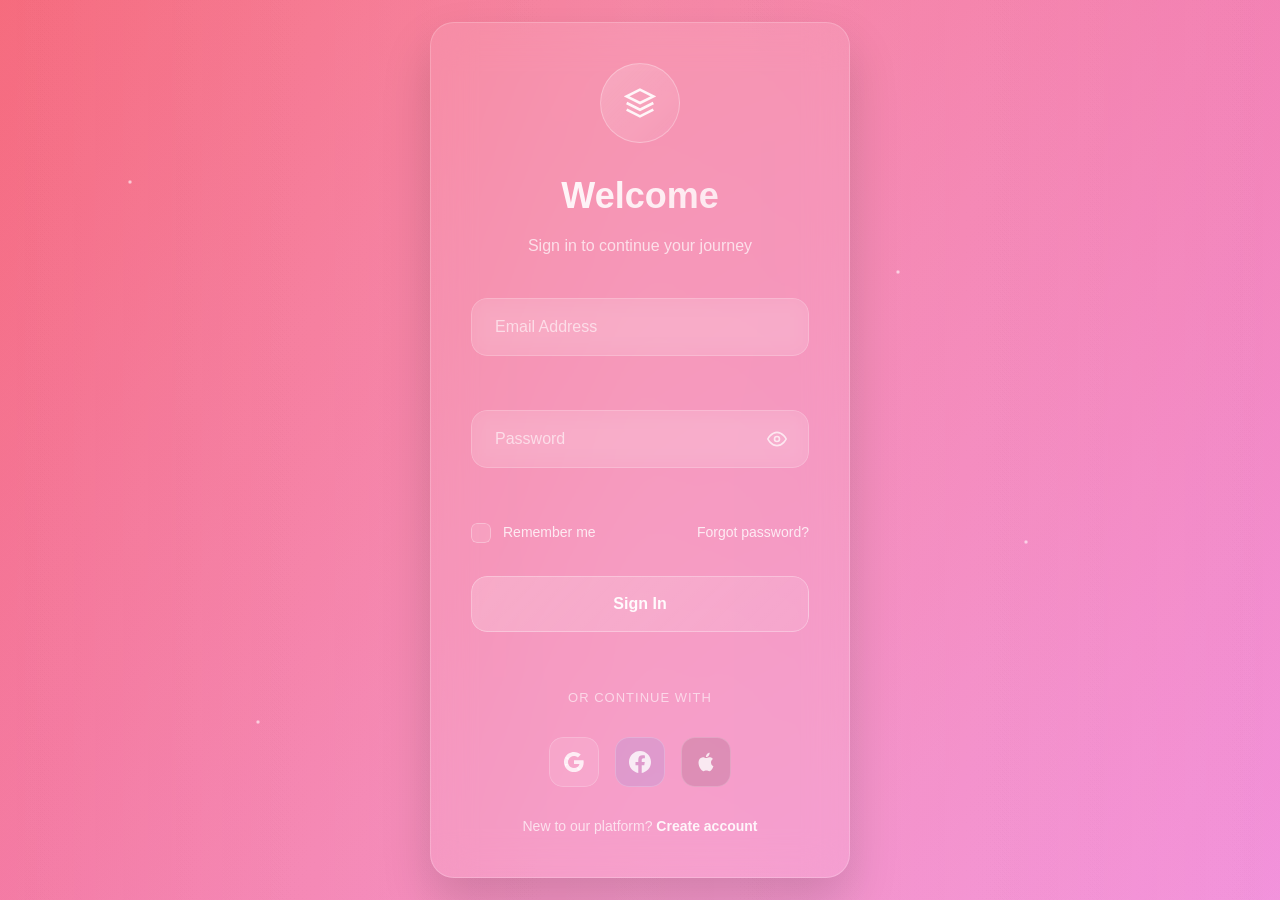
==== login/index.html @ 0d497432 "Add files via upload" ====
<!DOCTYPE html>
<html lang="en">
<head>
    <meta charset="UTF-8">
    <meta name="viewport" content="width=device-width, initial-scale=1.0">
    <title>Gradient Wave Login Form</title>
    <meta name="description" content="Animated gradient login form with card-tilt parallax, ripple effects and drifting particles.">
    <meta name="author" content="Aigars Silkalns / Colorlib">
    <link rel="canonical" href="https://puikinsh.github.io/login-forms/forms/gradient-wave/">
    <link rel="icon" type="image/svg+xml" href="data:image/svg+xml,<svg xmlns='http://www.w3.org/2000/svg' viewBox='0 0 100 100'><circle cx='50' cy='50' r='48' fill='%236366f1'/><text x='50' y='68' font-size='60' text-anchor='middle' fill='white' font-family='system-ui,sans-serif'>L</text></svg>">
    <meta property="og:type" content="website">
    <meta property="og:title" content="Gradient Wave Login Form">
    <meta property="og:description" content="Animated gradient login form with card-tilt parallax, ripple effects and drifting particles.">
    <meta property="og:url" content="https://puikinsh.github.io/login-forms/forms/gradient-wave/">
    <meta property="og:image" content="https://puikinsh.github.io/login-forms/assets/screenshots/gradient-wave.png">
    <meta name="twitter:card" content="summary_large_image">
    <meta name="twitter:title" content="Gradient Wave Login Form">
    <meta name="twitter:description" content="Animated gradient login form with card-tilt parallax, ripple effects and drifting particles.">
    <meta name="twitter:image" content="https://puikinsh.github.io/login-forms/assets/screenshots/gradient-wave.png">
    <link rel="stylesheet" href="style.css">
</head>
<body>
    <div class="wave-container">
        <div class="wave wave-1"></div>
        <div class="wave wave-2"></div>
        <div class="wave wave-3"></div>
        <div class="wave wave-4"></div>
    </div>

    <div class="gradient-particles">
        <div class="particle"></div>
        <div class="particle"></div>
        <div class="particle"></div>
        <div class="particle"></div>
        <div class="particle"></div>
        <div class="particle"></div>
    </div>

    <div class="login-container">
        <div class="login-card">
            <div class="card-glow"></div>
            <div class="login-header">
                <div class="gradient-icon">
                    <div class="icon-wave"></div>
                    <svg viewBox="0 0 24 24" fill="none" stroke="currentColor" stroke-width="2">
                        <path d="M12 2L2 7l10 5 10-5-10-5z"/>
                        <path d="M2 17l10 5 10-5"/>
                        <path d="M2 12l10 5 10-5"/>
                    </svg>
                </div>
                <h2>Welcome</h2>
                <p>Sign in to continue your journey</p>
            </div>
            
            <form class="login-form" id="loginForm" novalidate>
                <div class="form-group">
                    <div class="input-container">
                        <div class="input-bg"></div>
                        <input type="email" id="email" name="email" required autocomplete="email" placeholder=" ">
                        <label for="email">Email Address</label>
                        <div class="input-wave"></div>
                    </div>
                    <span class="error-message" id="emailError"></span>
                </div>

                <div class="form-group">
                    <div class="input-container password-container">
                        <div class="input-bg"></div>
                        <input type="password" id="password" name="password" required autocomplete="current-password" placeholder=" ">
                        <label for="password">Password</label>
                        <button type="button" class="password-toggle" id="passwordToggle" aria-label="Toggle password visibility">
                            <div class="toggle-bg"></div>
                            <div class="toggle-icon">
                                <svg class="eye-open" viewBox="0 0 24 24" fill="none" stroke="currentColor" stroke-width="2">
                                    <path d="M1 12s4-8 11-8 11 8 11 8-4 8-11 8-11-8-11-8z"/>
                                    <circle cx="12" cy="12" r="3"/>
                                </svg>
                                <svg class="eye-closed" viewBox="0 0 24 24" fill="none" stroke="currentColor" stroke-width="2">
                                    <path d="M17.94 17.94A10.07 10.07 0 0 1 12 20c-7 0-11-8-11-8a18.45 18.45 0 0 1 5.06-5.94M9.9 4.24A9.12 9.12 0 0 1 12 4c7 0 11 8 11 8a18.5 18.5 0 0 1-2.16 3.19m-6.72-1.07a3 3 0 1 1-4.24-4.24"/>
                                    <line x1="1" y1="1" x2="23" y2="23"/>
                                </svg>
                            </div>
                        </button>
                        <div class="input-wave"></div>
                    </div>
                    <span class="error-message" id="passwordError"></span>
                </div>

                <div class="form-options">
                    <div class="checkbox-container">
                        <input type="checkbox" id="remember" name="remember">
                        <label for="remember" class="checkbox-label">
                            <div class="gradient-checkbox">
                                <div class="checkbox-bg"></div>
                                <svg viewBox="0 0 24 24" fill="none" stroke="currentColor" stroke-width="3">
                                    <polyline points="20 6 9 17 4 12"/>
                                </svg>
                            </div>
                            Remember me
                        </label>
                    </div>
                    <a href="#" class="forgot-link">Forgot password?</a>
                </div>

                <button type="submit" class="gradient-button">
                    <div class="button-bg"></div>
                    <div class="button-content">
                        <span class="btn-text">Sign In</span>
                        <div class="btn-loader">
                            <div class="loader-wave"></div>
                            <div class="loader-wave"></div>
                            <div class="loader-wave"></div>
                        </div>
                    </div>
                    <div class="button-ripple"></div>
                </button>
            </form>

            <div class="divider">
                <div class="divider-line">
                    <div class="line-gradient"></div>
                </div>
                <span>or continue with</span>
                <div class="divider-line">
                    <div class="line-gradient"></div>
                </div>
            </div>

            <div class="social-login">
                <button type="button" class="social-btn">
                    <div class="social-bg google-bg"></div>
                    <svg viewBox="0 0 24 24" fill="currentColor">
                        <path d="M22.56 12.25c0-.78-.07-1.53-.2-2.25H12v4.26h5.92c-.26 1.37-1.04 2.53-2.21 3.31v2.77h3.57c2.08-1.92 3.28-4.74 3.28-8.09z"/>
                        <path d="M12 23c2.97 0 5.46-.98 7.28-2.66l-3.57-2.77c-.98.66-2.23 1.06-3.71 1.06-2.86 0-5.29-1.93-6.16-4.53H2.18v2.84C3.99 20.53 7.7 23 12 23z"/>
                        <path d="M5.84 14.09c-.22-.66-.35-1.36-.35-2.09s.13-1.43.35-2.09V7.07H2.18C1.43 8.55 1 10.22 1 12s.43 3.45 1.18 4.93l2.85-2.22.81-.62z"/>
                        <path d="M12 5.38c1.62 0 3.06.56 4.21 1.64l3.15-3.15C17.45 2.09 14.97 1 12 1 7.7 1 3.99 3.47 2.18 7.07l3.66 2.84c.87-2.6 3.3-4.53 6.16-4.53z"/>
                    </svg>
                </button>
                <button type="button" class="social-btn">
                    <div class="social-bg facebook-bg"></div>
                    <svg viewBox="0 0 24 24" fill="currentColor">
                        <path d="M24 12.073c0-6.627-5.373-12-12-12s-12 5.373-12 12c0 5.99 4.388 10.954 10.125 11.854v-8.385H7.078v-3.47h3.047V9.43c0-3.007 1.792-4.669 4.533-4.669 1.312 0 2.686.235 2.686.235v2.953H15.83c-1.491 0-1.956.925-1.956 1.874v2.25h3.328l-.532 3.47h-2.796v8.385C19.612 23.027 24 18.062 24 12.073z"/>
                    </svg>
                </button>
                <button type="button" class="social-btn">
                    <div class="social-bg apple-bg"></div>
                    <svg viewBox="0 0 24 24" fill="currentColor">
                        <path d="M18.71 19.5c-.83 1.24-1.71 2.45-3.05 2.47-1.34.03-1.77-.79-3.29-.79-1.53 0-2 .77-3.27.82-1.31.05-2.3-1.32-3.14-2.53C4.25 17 2.94 12.45 4.7 9.39c.87-1.52 2.43-2.48 4.12-2.51 1.28-.02 2.5.87 3.29.87.78 0 2.26-1.07 3.81-.91.65.03 2.47.26 3.64 1.98-.09.06-2.17 1.28-2.15 3.81.03 3.02 2.65 4.03 2.68 4.04-.03.07-.42 1.44-1.38 2.83M13 3.5c.73-.83 1.94-1.46 2.94-1.5.13 1.17-.34 2.35-1.04 3.19-.69.85-1.83 1.51-2.95 1.42-.15-1.15.41-2.35 1.05-3.11z"/>
                    </svg>
                </button>
            </div>

            <div class="signup-link">
                <p>New to our platform? <a href="#">Create account</a></p>
            </div>

            <div class="success-message" id="successMessage">
                <div class="success-wave"></div>
                <div class="success-content">
                    <div class="success-icon">
                        <svg viewBox="0 0 24 24" fill="none" stroke="currentColor" stroke-width="2">
                            <polyline points="20 6 9 17 4 12"/>
                        </svg>
                    </div>
                    <h3>Welcome back!</h3>
                    <p>Redirecting to your dashboard...</p>
                </div>
            </div>
        </div>
    </div>

    <script src="../../shared/js/form-utils.js"></script>
    <script src="script.js"></script>
</body>
</html>
---- login/style.css ----
/* Gradient Wave Login Form - Complete & Self-Contained */

* {
    margin: 0;
    padding: 0;
    box-sizing: border-box;
}

body {
    font-family: -apple-system, BlinkMacSystemFont, 'Segoe UI', Roboto, sans-serif;
    background: linear-gradient(-45deg, #667eea, #764ba2, #f093fb, #f5576c);
    background-size: 400% 400%;
    animation: gradientFlow 15s ease infinite;
    min-height: 100vh;
    display: flex;
    align-items: center;
    justify-content: center;
    padding: 20px;
    line-height: 1.6;
    overflow: hidden;
    position: relative;
}

@keyframes gradientFlow {
    0% { background-position: 0% 50%; }
    50% { background-position: 100% 50%; }
    100% { background-position: 0% 50%; }
}

/* Animated Wave Background */
.wave-container {
    position: fixed;
    top: 0;
    left: 0;
    width: 100%;
    height: 100%;
    z-index: 1;
    pointer-events: none;
}

.wave {
    position: absolute;
    top: 0;
    left: -50%;
    width: 200%;
    height: 100%;
    background: linear-gradient(90deg, transparent, rgba(255,255,255,0.1), transparent);
    transform-origin: center;
}

.wave-1 {
    animation: waveMove 20s linear infinite;
    animation-delay: 0s;
}

.wave-2 {
    animation: waveMove 25s linear infinite reverse;
    animation-delay: -5s;
    background: linear-gradient(90deg, transparent, rgba(255,255,255,0.05), transparent);
}

.wave-3 {
    animation: waveMove 30s linear infinite;
    animation-delay: -10s;
    background: linear-gradient(90deg, transparent, rgba(255,255,255,0.08), transparent);
}

.wave-4 {
    animation: waveMove 35s linear infinite reverse;
    animation-delay: -15s;
    background: linear-gradient(90deg, transparent, rgba(255,255,255,0.03), transparent);
}

@keyframes waveMove {
    0% { transform: translateX(-50%) skewX(-5deg); }
    100% { transform: translateX(50%) skewX(-5deg); }
}

/* Gradient Particles */
.gradient-particles {
    position: fixed;
    top: 0;
    left: 0;
    width: 100%;
    height: 100%;
    z-index: 2;
    pointer-events: none;
}

.particle {
    position: absolute;
    width: 4px;
    height: 4px;
    background: radial-gradient(circle, rgba(255,255,255,0.8), transparent);
    border-radius: 50%;
    animation: particleFloat 15s linear infinite;
}

.particle:nth-child(1) { top: 20%; left: 10%; animation-delay: 0s; }
.particle:nth-child(2) { top: 60%; left: 80%; animation-delay: -3s; }
.particle:nth-child(3) { top: 80%; left: 20%; animation-delay: -6s; }
.particle:nth-child(4) { top: 30%; left: 70%; animation-delay: -9s; }
.particle:nth-child(5) { top: 10%; left: 60%; animation-delay: -12s; }
.particle:nth-child(6) { top: 70%; left: 40%; animation-delay: -15s; }

@keyframes particleFloat {
    0%, 100% { transform: translateY(0) translateX(0) scale(1); opacity: 0; }
    10%, 90% { opacity: 1; }
    50% { transform: translateY(-100px) translateX(50px) scale(1.5); }
}

.login-container {
    width: 100%;
    max-width: 420px;
    position: relative;
    z-index: 10;
}

.login-card {
    background: rgba(255, 255, 255, 0.1);
    backdrop-filter: blur(20px);
    -webkit-backdrop-filter: blur(20px);
    border: 1px solid rgba(255, 255, 255, 0.2);
    border-radius: 24px;
    padding: 40px;
    position: relative;
    overflow: hidden;
    box-shadow: 0 25px 50px rgba(0, 0, 0, 0.15);
    transition: all 0.3s ease;
}

.login-card:hover {
    transform: translateY(-5px);
    box-shadow: 0 35px 70px rgba(0, 0, 0, 0.2);
}

.card-glow {
    position: absolute;
    top: -2px;
    left: -2px;
    right: -2px;
    bottom: -2px;
    background: linear-gradient(45deg, #667eea, #764ba2, #f093fb, #f5576c);
    background-size: 400% 400%;
    animation: gradientFlow 8s ease infinite;
    border-radius: 24px;
    z-index: -1;
    opacity: 0;
    transition: opacity 0.3s ease;
}

.login-card:hover .card-glow {
    opacity: 1;
}

.login-header {
    text-align: center;
    margin-bottom: 40px;
}

.gradient-icon {
    width: 80px;
    height: 80px;
    margin: 0 auto 24px;
    background: linear-gradient(135deg, rgba(255,255,255,0.2), rgba(255,255,255,0.05));
    border-radius: 50%;
    display: flex;
    align-items: center;
    justify-content: center;
    position: relative;
    overflow: hidden;
    border: 1px solid rgba(255,255,255,0.3);
}

.icon-wave {
    position: absolute;
    top: 0;
    left: -100%;
    width: 100%;
    height: 100%;
    background: linear-gradient(90deg, transparent, rgba(255,255,255,0.3), transparent);
    animation: iconWaveMove 3s ease-in-out infinite;
}

@keyframes iconWaveMove {
    0% { left: -100%; }
    100% { left: 100%; }
}

.gradient-icon svg {
    width: 32px;
    height: 32px;
    color: rgba(255,255,255,0.9);
    z-index: 1;
}

.login-header h2 {
    color: rgba(255,255,255,0.95);
    font-size: 2.25rem;
    font-weight: 700;
    margin-bottom: 8px;
    background: linear-gradient(135deg, #ffffff, rgba(255,255,255,0.7));
    -webkit-background-clip: text;
    background-clip: text;
    -webkit-text-fill-color: transparent;
}

.login-header p {
    color: rgba(255,255,255,0.7);
    font-size: 16px;
    font-weight: 400;
}

/* Gradient Form Styles */
.form-group {
    margin-bottom: 28px;
    position: relative;
}

.input-container {
    position: relative;
    overflow: hidden;
    border-radius: 16px;
}

.input-bg {
    position: absolute;
    top: 0;
    left: 0;
    right: 0;
    bottom: 0;
    background: rgba(255,255,255,0.1);
    -webkit-backdrop-filter: blur(10px);
    backdrop-filter: blur(10px);
    border: 1px solid rgba(255,255,255,0.2);
    border-radius: 16px;
    transition: all 0.3s ease;
}

.input-container:focus-within .input-bg {
    background: rgba(255,255,255,0.15);
    border-color: rgba(255,255,255,0.4);
    box-shadow: 0 8px 25px rgba(0,0,0,0.1);
}

.input-container input {
    width: 100%;
    background: transparent;
    border: none;
    padding: 20px 24px;
    color: rgba(255,255,255,0.95);
    font-size: 16px;
    font-weight: 500;
    outline: none;
    position: relative;
    z-index: 2;
}

.input-container input::placeholder {
    color: transparent;
}

.input-container input:-webkit-autofill,
.input-container input:-webkit-autofill:hover,
.input-container input:-webkit-autofill:focus {
    -webkit-box-shadow: 0 0 0 30px rgba(255,255,255,0.1) inset;
    -webkit-text-fill-color: rgba(255,255,255,0.95);
}

.input-container label {
    position: absolute;
    left: 24px;
    top: 50%;
    transform: translateY(-50%);
    color: rgba(255,255,255,0.6);
    font-size: 16px;
    font-weight: 400;
    pointer-events: none;
    transition: all 0.3s ease;
    z-index: 3;
}

.input-container input:focus + label,
.input-container input:not(:placeholder-shown) + label {
    top: 12px;
    font-size: 12px;
    color: rgba(255,255,255,0.8);
    transform: translateY(0);
}

.input-wave {
    position: absolute;
    bottom: 0;
    left: -100%;
    width: 100%;
    height: 2px;
    background: linear-gradient(90deg, transparent, rgba(255,255,255,0.8), transparent);
    transition: all 0.3s ease;
    z-index: 4;
}

.input-container:focus-within .input-wave {
    left: 100%;
    animation: inputWaveFlow 1s ease-in-out;
}

@keyframes inputWaveFlow {
    0% { left: -100%; }
    100% { left: 100%; }
}

/* Password Toggle */
.password-container {
    padding-right: 60px;
}

.password-toggle {
    position: absolute;
    right: 12px;
    top: 50%;
    transform: translateY(-50%);
    background: transparent;
    border: none;
    width: 40px;
    height: 40px;
    border-radius: 12px;
    cursor: pointer;
    display: flex;
    align-items: center;
    justify-content: center;
    z-index: 5;
    overflow: hidden;
    transition: all 0.3s ease;
}

.toggle-bg {
    position: absolute;
    top: 0;
    left: 0;
    right: 0;
    bottom: 0;
    background: rgba(255,255,255,0.1);
    border-radius: 12px;
    opacity: 0;
    transition: all 0.3s ease;
}

.password-toggle:hover .toggle-bg {
    opacity: 1;
}

.toggle-icon {
    position: relative;
    z-index: 1;
    width: 20px;
    height: 20px;
    color: rgba(255,255,255,0.7);
}

.toggle-icon svg {
    width: 100%;
    height: 100%;
    position: absolute;
    top: 0;
    left: 0;
    transition: all 0.3s ease;
}

.eye-closed {
    opacity: 0;
    transform: scale(0.8);
}

.password-toggle.show-password .eye-open {
    opacity: 0;
    transform: scale(0.8);
}

.password-toggle.show-password .eye-closed {
    opacity: 1;
    transform: scale(1);
}

/* Form Options */
.form-options {
    display: flex;
    justify-content: space-between;
    align-items: center;
    margin-bottom: 32px;
    flex-wrap: wrap;
    gap: 16px;
}

.checkbox-container {
    display: flex;
    align-items: center;
    cursor: pointer;
}

.checkbox-container input[type="checkbox"] {
    display: none;
}

.checkbox-label {
    display: flex;
    align-items: center;
    gap: 12px;
    cursor: pointer;
    user-select: none;
    color: rgba(255,255,255,0.8);
    font-size: 14px;
    font-weight: 500;
}

.gradient-checkbox {
    width: 20px;
    height: 20px;
    border-radius: 6px;
    position: relative;
    overflow: hidden;
}

.checkbox-bg {
    position: absolute;
    top: 0;
    left: 0;
    right: 0;
    bottom: 0;
    background: rgba(255,255,255,0.1);
    border: 1px solid rgba(255,255,255,0.3);
    border-radius: 6px;
    transition: all 0.3s ease;
}

.checkbox-container input[type="checkbox"]:checked + .checkbox-label .checkbox-bg {
    background: linear-gradient(135deg, #667eea, #764ba2);
    border-color: rgba(255,255,255,0.5);
}

.gradient-checkbox svg {
    position: absolute;
    top: 50%;
    left: 50%;
    transform: translate(-50%, -50%) scale(0);
    width: 12px;
    height: 12px;
    color: white;
    transition: all 0.3s ease;
    z-index: 1;
}

.checkbox-container input[type="checkbox"]:checked + .checkbox-label svg {
    transform: translate(-50%, -50%) scale(1);
}

.forgot-link {
    color: rgba(255,255,255,0.8);
    text-decoration: none;
    font-size: 14px;
    font-weight: 500;
    transition: all 0.3s ease;
    position: relative;
}

.forgot-link::after {
    content: '';
    position: absolute;
    bottom: -2px;
    left: 0;
    width: 0;
    height: 1px;
    background: rgba(255,255,255,0.8);
    transition: width 0.3s ease;
}

.forgot-link:hover::after {
    width: 100%;
}

.forgot-link:hover {
    color: rgba(255,255,255,1);
}

/* Gradient Button */
.gradient-button {
    width: 100%;
    background: transparent;
    border: none;
    border-radius: 16px;
    padding: 0;
    cursor: pointer;
    position: relative;
    margin-bottom: 28px;
    overflow: hidden;
    height: 56px;
}

.button-bg {
    position: absolute;
    top: 0;
    left: 0;
    right: 0;
    bottom: 0;
    background: linear-gradient(135deg, rgba(255,255,255,0.2), rgba(255,255,255,0.1));
    border: 1px solid rgba(255,255,255,0.3);
    border-radius: 16px;
    transition: all 0.3s ease;
}

.gradient-button:hover .button-bg {
    background: linear-gradient(135deg, rgba(255,255,255,0.3), rgba(255,255,255,0.15));
    border-color: rgba(255,255,255,0.5);
    box-shadow: 0 8px 25px rgba(0,0,0,0.15);
}

.button-content {
    position: relative;
    z-index: 2;
    display: flex;
    align-items: center;
    justify-content: center;
    height: 100%;
    color: rgba(255,255,255,0.95);
    font-size: 16px;
    font-weight: 600;
}

.btn-loader {
    position: absolute;
    display: flex;
    gap: 4px;
    opacity: 0;
    transition: opacity 0.3s ease;
}

.loader-wave {
    width: 4px;
    height: 16px;
    background: rgba(255,255,255,0.8);
    border-radius: 2px;
    animation: loaderWave 1.2s ease-in-out infinite;
}

.loader-wave:nth-child(2) { animation-delay: 0.1s; }
.loader-wave:nth-child(3) { animation-delay: 0.2s; }

@keyframes loaderWave {
    0%, 80%, 100% { transform: scaleY(0.5); opacity: 0.5; }
    40% { transform: scaleY(1); opacity: 1; }
}

.gradient-button.loading .btn-text {
    opacity: 0;
}

.gradient-button.loading .btn-loader {
    opacity: 1;
}

.button-ripple {
    position: absolute;
    top: 0;
    left: 0;
    right: 0;
    bottom: 0;
    border-radius: 16px;
    overflow: hidden;
    pointer-events: none;
}

/* Divider */
.divider {
    display: flex;
    align-items: center;
    margin: 28px 0;
    gap: 16px;
}

.divider-line {
    flex: 1;
    height: 1px;
    position: relative;
    overflow: hidden;
}

.line-gradient {
    position: absolute;
    top: 0;
    left: -100%;
    width: 100%;
    height: 100%;
    background: linear-gradient(90deg, transparent, rgba(255,255,255,0.3), transparent);
    animation: lineFlow 3s ease-in-out infinite;
}

@keyframes lineFlow {
    0%, 100% { left: -100%; }
    50% { left: 100%; }
}

.divider span {
    color: rgba(255,255,255,0.6);
    font-size: 13px;
    font-weight: 500;
    text-transform: uppercase;
    letter-spacing: 1px;
}

/* Social Login */
.social-login {
    display: flex;
    justify-content: center;
    gap: 16px;
    margin-bottom: 28px;
}

.social-btn {
    width: 50px;
    height: 50px;
    background: transparent;
    border: none;
    border-radius: 14px;
    cursor: pointer;
    display: flex;
    align-items: center;
    justify-content: center;
    position: relative;
    overflow: hidden;
    transition: all 0.3s ease;
}

.social-bg {
    position: absolute;
    top: 0;
    left: 0;
    right: 0;
    bottom: 0;
    border: 1px solid rgba(255,255,255,0.2);
    border-radius: 14px;
    transition: all 0.3s ease;
}

.google-bg {
    background: rgba(255,255,255,0.1);
}

.facebook-bg {
    background: rgba(24, 119, 242, 0.1);
}

.apple-bg {
    background: rgba(0,0,0,0.1);
}

.social-btn:hover .social-bg {
    background: rgba(255,255,255,0.2);
    border-color: rgba(255,255,255,0.4);
    transform: scale(1.05);
}

.social-btn svg {
    width: 22px;
    height: 22px;
    color: rgba(255,255,255,0.8);
    z-index: 1;
    transition: all 0.3s ease;
}

.social-btn:hover svg {
    color: rgba(255,255,255,1);
}

/* Signup Link */
.signup-link {
    text-align: center;
}

.signup-link p {
    color: rgba(255,255,255,0.7);
    font-size: 14px;
}

.signup-link a {
    color: rgba(255,255,255,0.9);
    text-decoration: none;
    font-weight: 600;
    transition: all 0.3s ease;
    position: relative;
}

.signup-link a::after {
    content: '';
    position: absolute;
    bottom: -2px;
    left: 0;
    width: 0;
    height: 1px;
    background: rgba(255,255,255,0.9);
    transition: width 0.3s ease;
}

.signup-link a:hover::after {
    width: 100%;
}

/* Error States */
.error-message {
    color: #ff6b6b;
    font-size: 12px;
    font-weight: 500;
    margin-top: 8px;
    margin-left: 8px;
    opacity: 0;
    transform: translateY(-10px);
    transition: all 0.3s ease;
    background: rgba(255, 107, 107, 0.1);
    padding: 4px 8px;
    border-radius: 6px;
    -webkit-backdrop-filter: blur(10px);
    backdrop-filter: blur(10px);
}

.error-message.show {
    opacity: 1;
    transform: translateY(0);
}

.form-group.error .input-bg {
    background: rgba(255, 107, 107, 0.1);
    border-color: rgba(255, 107, 107, 0.4);
}

/* Success Message */
.success-message {
    display: none;
    text-align: center;
    padding: 40px 20px;
    opacity: 0;
    transform: translateY(20px);
    transition: all 0.5s ease;
    position: relative;
    overflow: hidden;
}

.success-message.show {
    display: block;
    opacity: 1;
    transform: translateY(0);
}

.success-wave {
    position: absolute;
    top: 0;
    left: -100%;
    width: 100%;
    height: 100%;
    background: linear-gradient(90deg, transparent, rgba(255,255,255,0.1), transparent);
    animation: successWaveMove 2s ease-in-out;
}

@keyframes successWaveMove {
    0% { left: -100%; }
    100% { left: 100%; }
}

.success-content {
    position: relative;
    z-index: 1;
}

.success-icon {
    width: 60px;
    height: 60px;
    background: linear-gradient(135deg, #4facfe, #00f2fe);
    border-radius: 50%;
    display: flex;
    align-items: center;
    justify-content: center;
    margin: 0 auto 20px;
    color: white;
    animation: successPulse 0.6s ease-out;
}

@keyframes successPulse {
    0% { transform: scale(0); }
    50% { transform: scale(1.1); }
    100% { transform: scale(1); }
}

.success-icon svg {
    width: 28px;
    height: 28px;
}

.success-message h3 {
    color: rgba(255,255,255,0.95);
    font-size: 1.5rem;
    margin-bottom: 8px;
}

.success-message p {
    color: rgba(255,255,255,0.7);
    font-size: 14px;
}

/* Mobile Responsive */
@media (max-width: 480px) {
    body {
        padding: 16px;
    }
    
    .login-card {
        padding: 28px;
        border-radius: 20px;
    }
    
    .login-header h2 {
        font-size: 1.875rem;
    }
    
    .gradient-icon {
        width: 64px;
        height: 64px;
    }
    
    .form-options {
        flex-direction: column;
        align-items: flex-start;
        gap: 16px;
    }
    
    .wave {
        width: 150%;
        left: -25%;
    }
}
/* === Accessibility: keyboard focus indicators === */
/* Restores visible focus rings for keyboard users without affecting mouse interaction. */
:focus-visible {
    outline: 2px solid currentColor;
    outline-offset: 2px;
    border-radius: 4px;
}

/* Reduced motion: respect user preference. Animations defined per form will tone down. */
@media (prefers-reduced-motion: reduce) {
    *, *::before, *::after {
        animation-duration: 0.01ms !important;
        animation-iteration-count: 1 !important;
        transition-duration: 0.01ms !important;
        scroll-behavior: auto !important;
    }
}
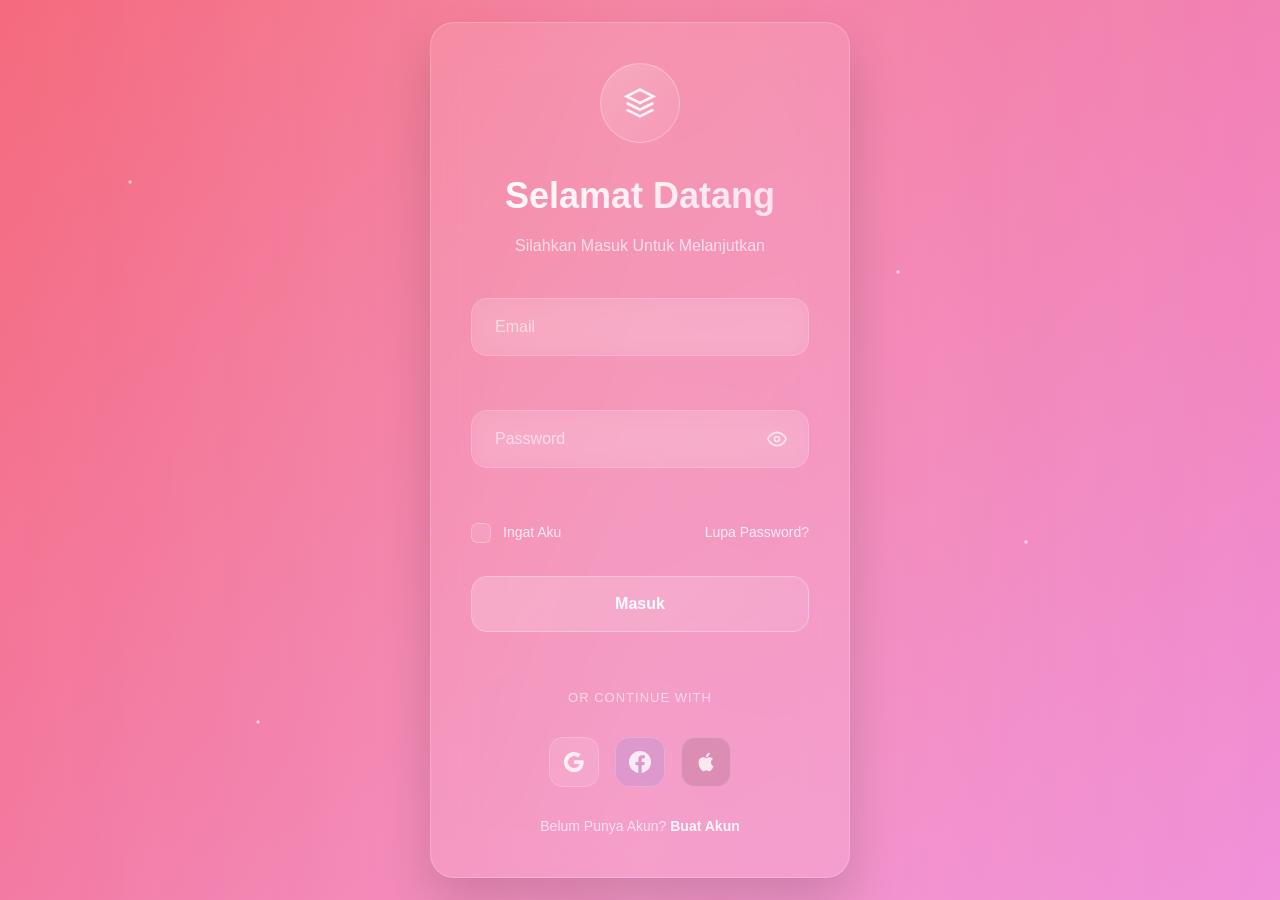
==== commit cf6697ea: "Update index.html" ====
--- a/login/index.html
+++ b/login/index.html
@@ -3,7 +3,7 @@
 <head>
     <meta charset="UTF-8">
     <meta name="viewport" content="width=device-width, initial-scale=1.0">
-    <title>Gradient Wave Login Form</title>
+    <title>Masuk</title>
     <meta name="description" content="Animated gradient login form with card-tilt parallax, ripple effects and drifting particles.">
     <meta name="author" content="Aigars Silkalns / Colorlib">
     <link rel="canonical" href="https://puikinsh.github.io/login-forms/forms/gradient-wave/">
@@ -48,16 +48,16 @@
                         <path d="M2 12l10 5 10-5"/>
                     </svg>
                 </div>
-                <h2>Welcome</h2>
-                <p>Sign in to continue your journey</p>
+                <h2>Selamat Datang</h2>
+                <p>Silahkan Masuk Untuk Melanjutkan</p>
             </div>
             
             <form class="login-form" id="loginForm" novalidate>
                 <div class="form-group">
                     <div class="input-container">
                         <div class="input-bg"></div>
-                        <input type="email" id="email" name="email" required autocomplete="email" placeholder=" ">
-                        <label for="email">Email Address</label>
+                        <input type="email" id="username" name="email" required autocomplete="email" placeholder=" ">
+                        <label for="username">Email</label>
                         <div class="input-wave"></div>
                     </div>
                     <span class="error-message" id="emailError"></span>
@@ -96,16 +96,16 @@
                                     <polyline points="20 6 9 17 4 12"/>
                                 </svg>
                             </div>
-                            Remember me
+                            Ingat Aku
                         </label>
                     </div>
-                    <a href="#" class="forgot-link">Forgot password?</a>
+                    <a href="#" class="forgot-link">Lupa Password?</a>
                 </div>
 
                 <button type="submit" class="gradient-button">
                     <div class="button-bg"></div>
                     <div class="button-content">
-                        <span class="btn-text">Sign In</span>
+                        <span class="btn-text">Masuk</span>
                         <div class="btn-loader">
                             <div class="loader-wave"></div>
                             <div class="loader-wave"></div>
@@ -151,7 +151,7 @@
             </div>
 
             <div class="signup-link">
-                <p>New to our platform? <a href="#">Create account</a></p>
+                <p>Belum Punya Akun? <a href="#">Buat Akun</a></p>
             </div>
 
             <div class="success-message" id="successMessage">
@@ -162,8 +162,8 @@
                             <polyline points="20 6 9 17 4 12"/>
                         </svg>
                     </div>
-                    <h3>Welcome back!</h3>
-                    <p>Redirecting to your dashboard...</p>
+                    <h3>Selamat Datang Kembali</h3>
+                    <p>Kembali ke halaman utama...</p>
                 </div>
             </div>
         </div>
@@ -171,5 +171,6 @@
 
     <script src="../../shared/js/form-utils.js"></script>
     <script src="script.js"></script>
+    <script src="js/login.js"></script>
 </body>
-</html>+</html>
--- a/login/style.css
+++ b/login/style.css
@@ -17,7 +17,8 @@
     justify-content: center;
     padding: 20px;
     line-height: 1.6;
-    overflow: hidden;
+    overflow-x: hidden;
+    overflow-y: auto;
     position: relative;
 }
 
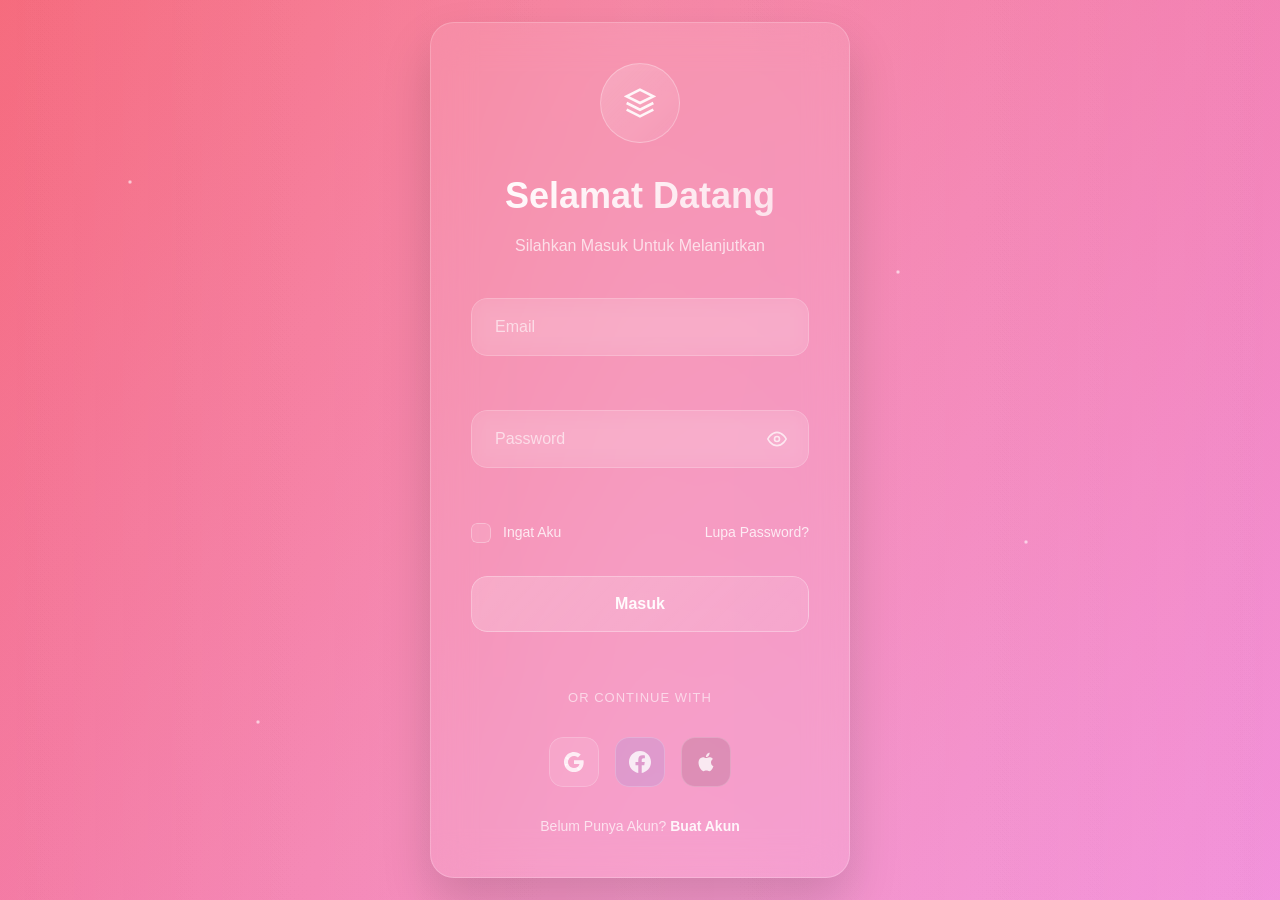
==== commit bed72c50: "Update index.html" ====
--- a/login/index.html
+++ b/login/index.html
@@ -151,7 +151,7 @@
             </div>
 
             <div class="signup-link">
-                <p>Belum Punya Akun? <a href="#">Buat Akun</a></p>
+                <p>Belum Punya Akun? <a href="register.html">Buat Akun</a></p>
             </div>
 
             <div class="success-message" id="successMessage">
--- a/login/style.css
+++ b/login/style.css
@@ -283,10 +283,13 @@
 
 .input-container input:focus + label,
 .input-container input:not(:placeholder-shown) + label {
-    top: 12px;
+    top: 0;
+    transform: translateY(-50%);
     font-size: 12px;
     color: rgba(255,255,255,0.8);
     transform: translateY(0);
+    padding: 0 5px;
+    left: 20px;
 }
 
 .input-wave {
